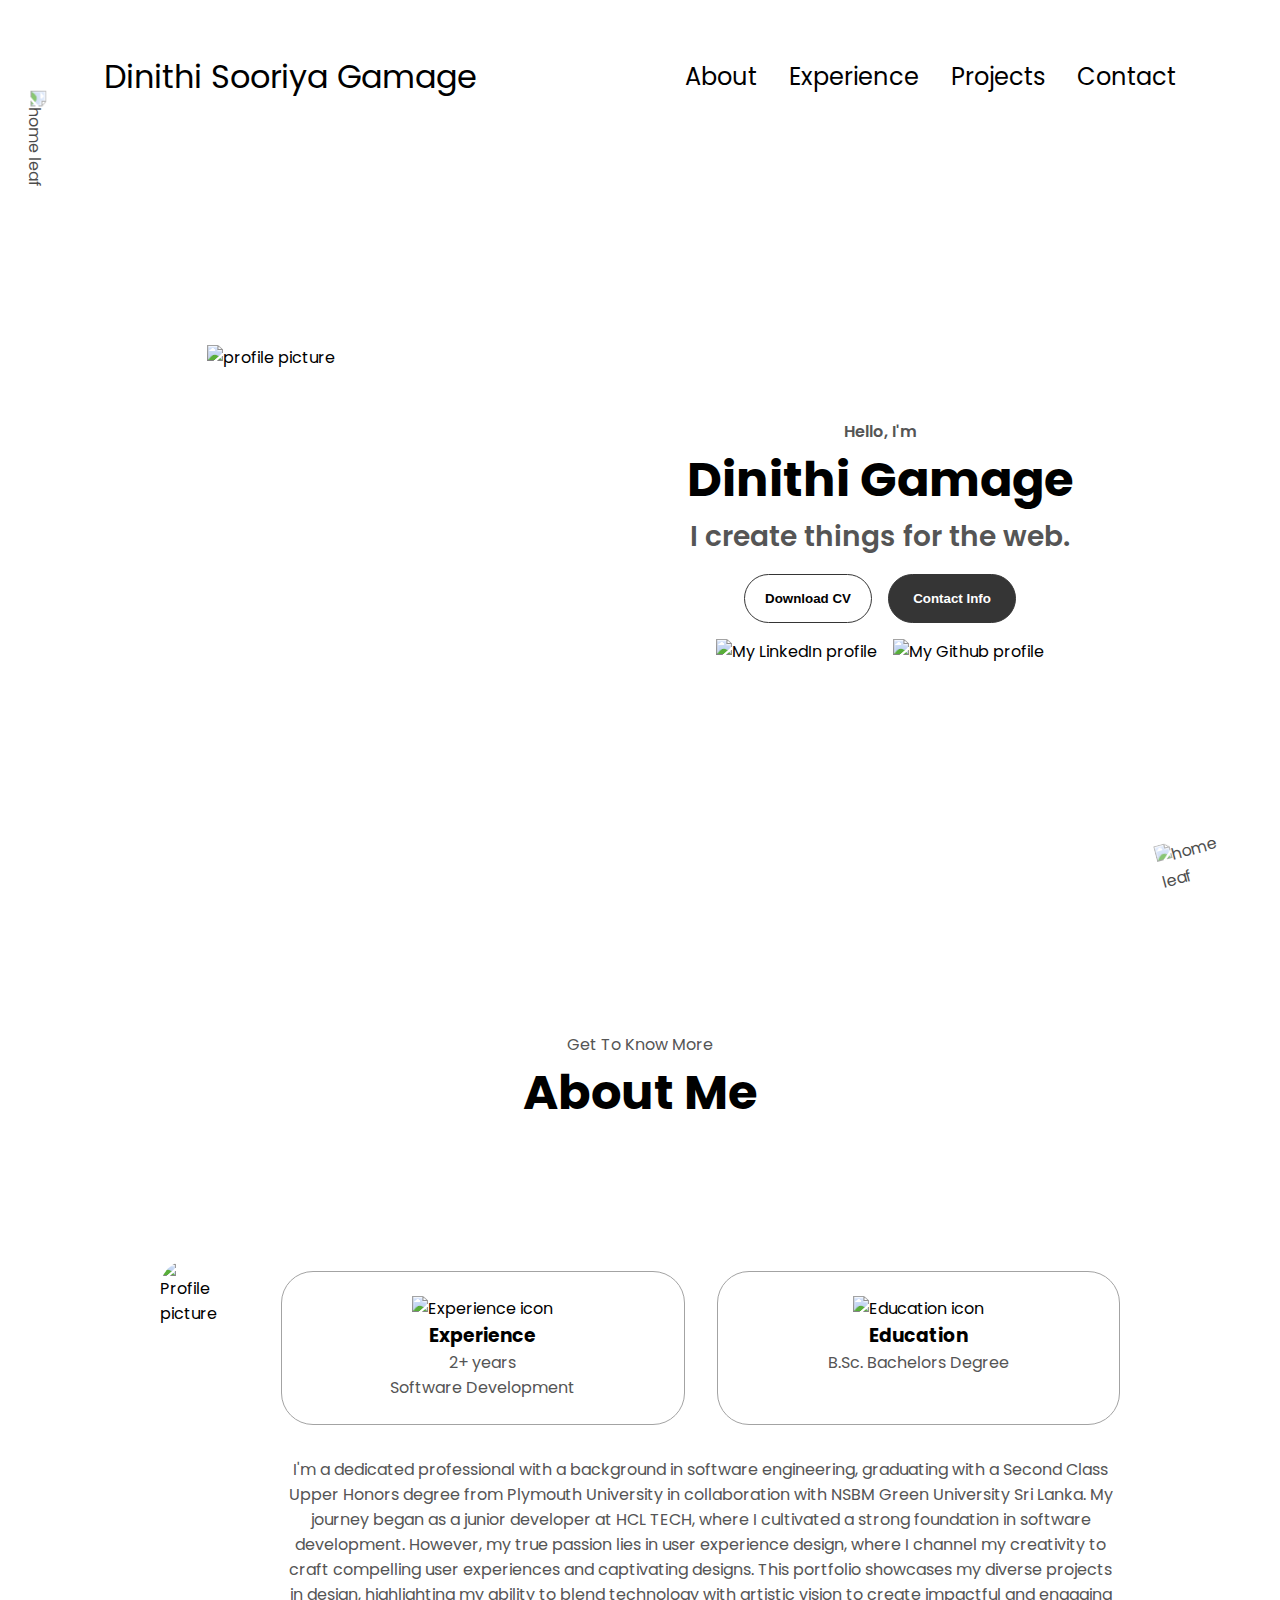
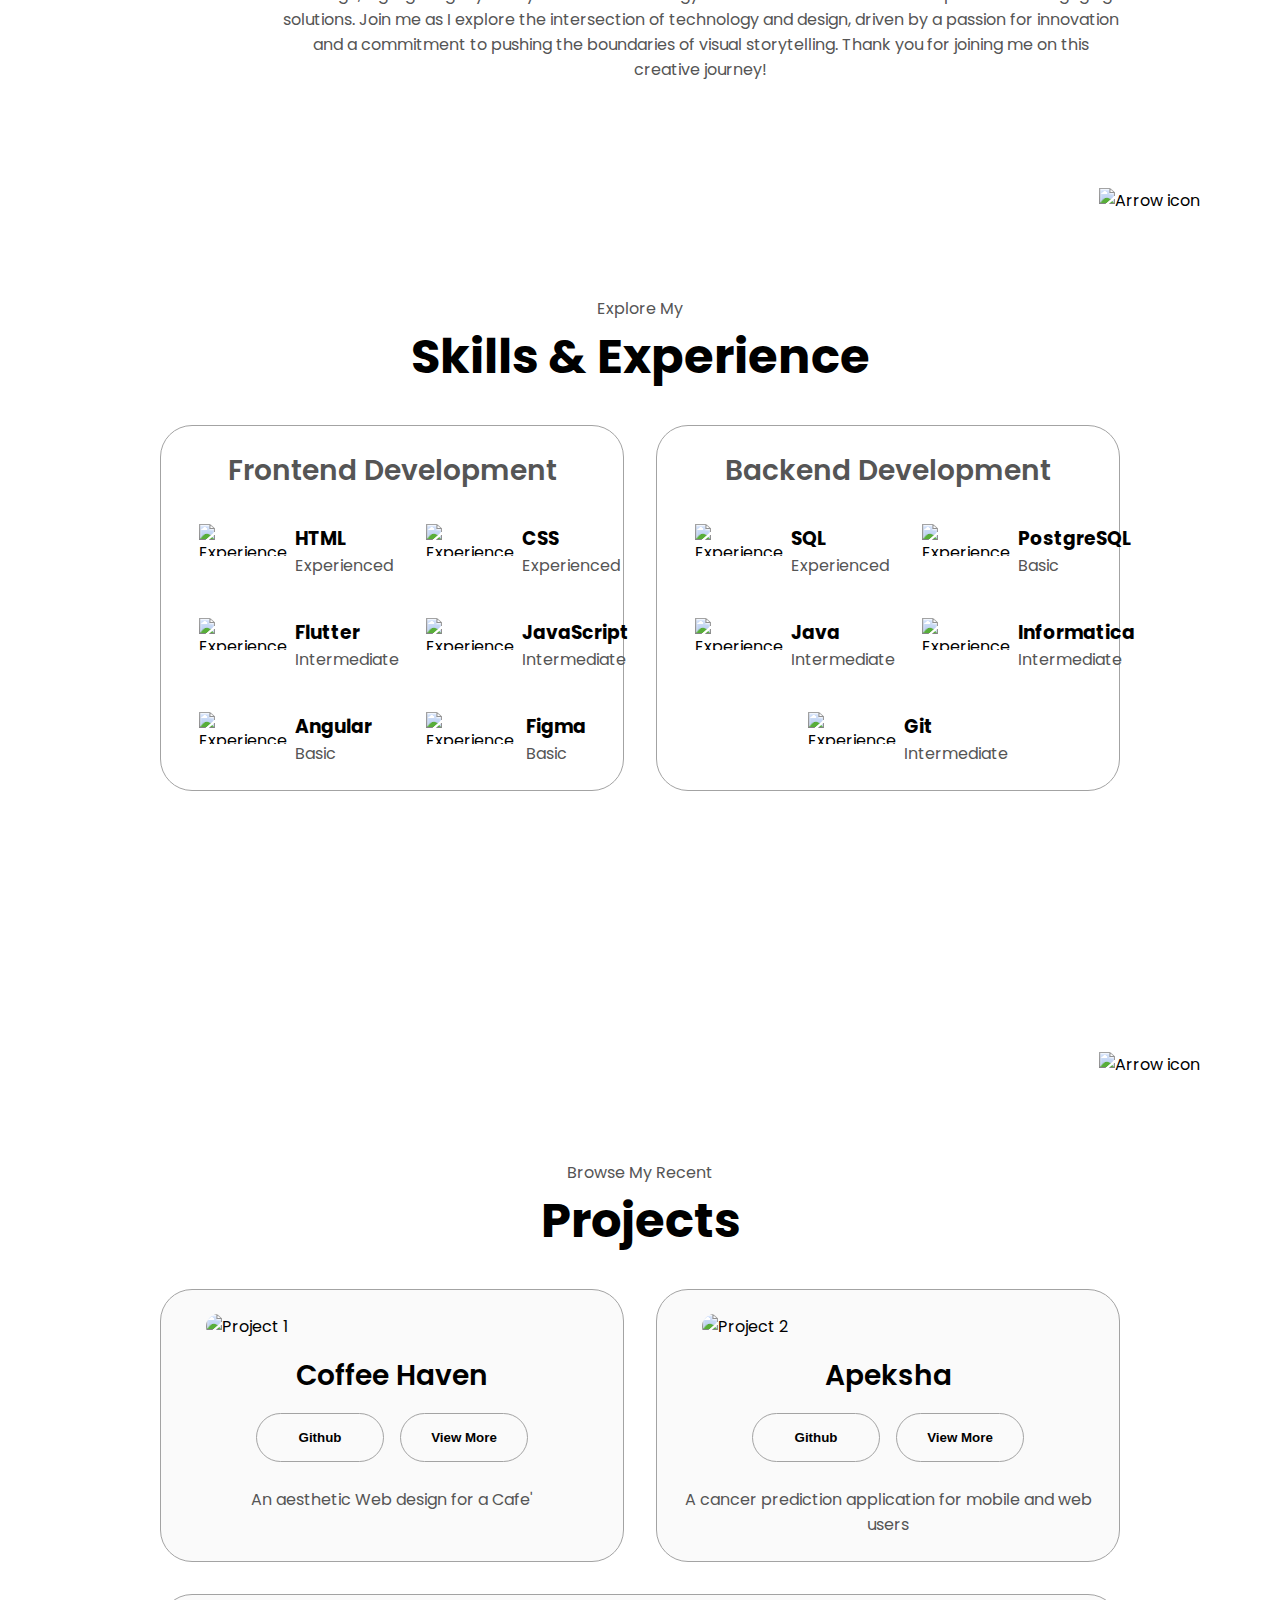
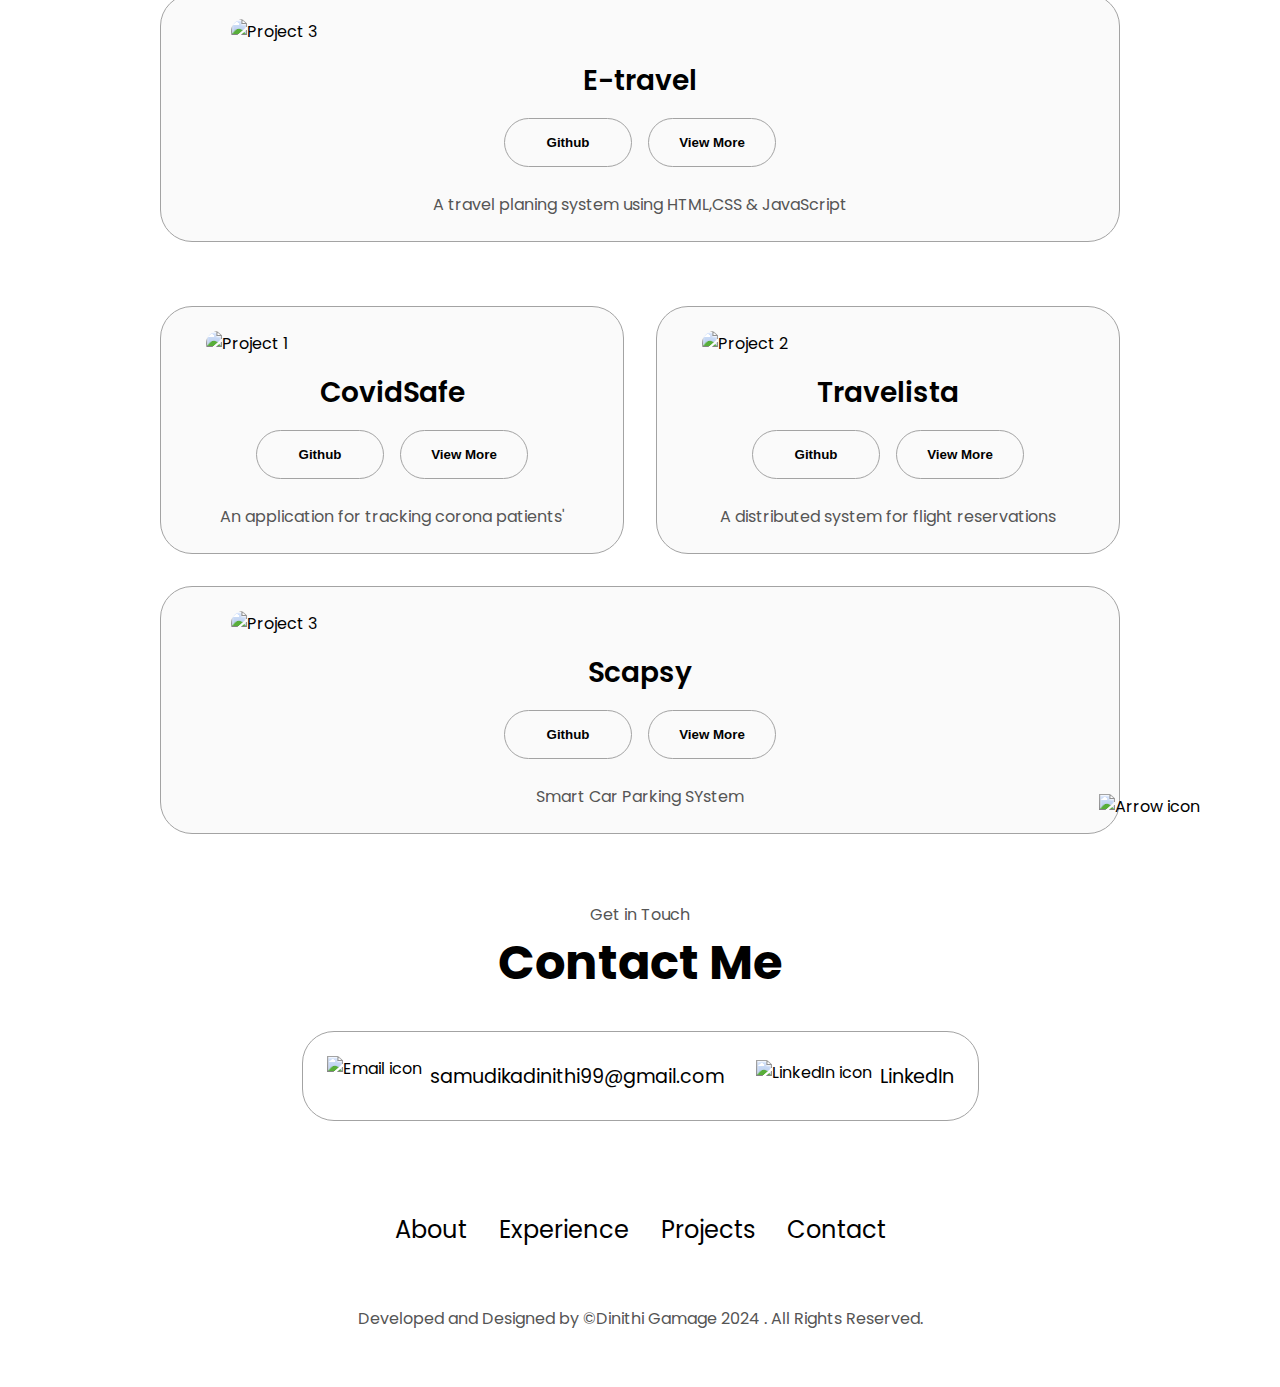
==== index.html @ 46bedded "Add files via upload" ====
<!DOCTYPE html>
<html lang="en">
  <head>
    <meta charset="UTF-8" />
    <meta http-equiv="X-UA-Compatible" content="IE=edge" />
    <meta name="viewport" content="width=device-width, initial-scale=1.0" />
    <title>My Portfolio</title>
    <link rel="stylesheet" href="style.css" />
    <link rel="stylesheet" href="mediaqueries.css" />
  </head>
  <body>
    <nav id="desktop-nav">
      <div class="logo">  Dinithi Sooriya Gamage</div>
      <div>
        <ul class="nav-links">
          <li><a href="#about">About</a></li>
          <li><a href="#experience">Experience</a></li>
          <li><a href="#projects">Projects</a></li>
          <li><a href="#contact">Contact</a></li>
        </ul>
      </div>
    </nav>
    <nav id="hamburger-nav">
      <div class="logo">Dinithi Sooriya Gamage</div>
      <div class="hamburger-menu">
        <div class="hamburger-icon" onclick="toggleMenu()">
          <span></span>
          <span></span>
          <span></span>
        </div>
        <div class="menu-links">
          <li><a href="#about" onclick="toggleMenu()">About</a></li>
          <li><a href="#experience" onclick="toggleMenu()">Experience</a></li>
          <li><a href="#projects" onclick="toggleMenu()">Projects</a></li>
          <li><a href="#contact" onclick="toggleMenu()">Contact</a></li>
        </div>
      </div>
    </nav>
    <section id="profile">
      <img src="assets/leaf-branch-1.png" alt="home leaf" class="home__leaf-1">
      <img src="assets/leaf-branch-1.png" alt="home leaf" class="home__leaf-2">

      <div class="section__pic-container">
        <img src="./assets/my profile.jpg" alt="profile picture" />
      </div>
      
      <div class="section__text">
        <p class="section__text__p1">Hello, I'm</p>
        <h1 class="title">Dinithi Gamage</h1>
        <p class="section__text__p2">I create things for the web.</p>
        <div class="btn-container">
          <button
            class="btn btn-color-2"
            onclick="window.open('./assets/Dinithi Gamage Profile.pdf')"
          >
            Download CV
          </button>
          <button class="btn btn-color-1" onclick="location.href='./#contact'">
            Contact Info
          </button>
        </div>
        <div id="socials-container">
          <img
            src="./assets/linkedin.png"
            alt="My LinkedIn profile"
            class="icon"
            onclick="location.href='https://www.linkedin.com/in/dinithi-gamage-4ab84b201/'"
          />
          <img
            src="./assets/github.png"
            alt="My Github profile"
            class="icon"
            onclick="location.href='https://github.com/diniSSG'"
          />
        </div>
      </div>
    </section>
    <section id="about">
      <p class="section__text__p1">Get To Know More</p>
      <h1 class="title">About Me</h1>
      <div class="section-container">
        <div class="section__pic-container">
          <img
            src="./assets/about me.jpg"
            alt="Profile picture"
            class="about-pic"
          />
        </div>
        <div class="about-details-container">
          <div class="about-containers">
            <div class="details-container">
              <img
                src="./assets/experience.png"
                alt="Experience icon"
                class="icon"
              />
              <h3>Experience</h3>
              <p>2+ years <br />Software Development</p>
            </div>
            <div class="details-container">
              <img
                src="./assets/education.png"
                alt="Education icon"
                class="icon"
              />
              <h3>Education</h3>
              <p>B.Sc. Bachelors Degree<br />
            </div>
          </div>
          <div class="text-container">
            <p align=center>
              I'm a dedicated professional with a background in software engineering, 
              graduating with a Second Class Upper Honors degree from Plymouth University in collaboration with NSBM Green University Sri Lanka.
              My journey began as a junior developer at HCL TECH, where I cultivated a strong foundation in software development. 
              However, my true passion lies in user experience design, where I channel my creativity to craft compelling user experiences 
              and captivating designs. This portfolio showcases my diverse projects in design, highlighting my ability to blend technology
              with artistic vision to create impactful and engaging solutions. Join me as I explore the intersection of technology and 
              design, driven by a passion for innovation and a commitment to pushing the boundaries of visual storytelling. 
              Thank you for joining me on this creative journey!
           </p>
          </div>
        </div>
      </div>
      <img
        src="./assets/arrow.png"
        alt="Arrow icon"
        class="icon arrow"
        onclick="location.href='#experience'"
      />
    </section>
    <section id="experience">
      <p class="section__text__p1">Explore My</p>
      <h1 class="title">Skills & Experience</h1>
      <div class="experience-details-container">
        <div class="about-containers">
          <div class="details-container">
            <h2 class="experience-sub-title">Frontend Development</h2>
            <div class="article-container">
              <article>
                <img
                  src="./assets/checkmark.png"
                  alt="Experience icon"
                  class="icon"
                />
                <div>
                  <h3>HTML</h3>
                  <p>Experienced</p>
                </div>
              </article>
              <article>
                <img
                  src="./assets/checkmark.png"
                  alt="Experience icon"
                  class="icon"
                />
                <div>
                  <h3>CSS</h3>
                  <p>Experienced</p>
                </div>
              </article>
              <article>
                <img
                  src="./assets/checkmark.png"
                  alt="Experience icon"
                  class="icon"
                />
                <div>
                  <h3>Flutter</h3>
                  <p>Intermediate</p>
                </div>
              </article>
              <article>
                <img
                  src="./assets/checkmark.png"
                  alt="Experience icon"
                  class="icon"
                />
                <div>
                  <h3>JavaScript</h3>
                  <p>Intermediate</p>
                </div>
              </article>
              <article>
                <img
                  src="./assets/checkmark.png"
                  alt="Experience icon"
                  class="icon"
                />
                <div>
                  <h3>Angular</h3>
                  <p>Basic</p>
                </div>
              </article>
              <article>
                <img
                  src="./assets/checkmark.png"
                  alt="Experience icon"
                  class="icon"
                />
                <div>
                  <h3>Figma</h3>
                  <p>Basic</p>
                </div>
              </article>
            </div>
          </div>
          <div class="details-container">
            <h2 class="experience-sub-title">Backend Development</h2>
            <div class="article-container">
              <article>
                <img
                  src="./assets/checkmark.png"
                  alt="Experience icon"
                  class="icon"
                />
                <div>
                  <h3>SQL</h3>
                  <p>Experienced</p>
                </div>
              </article>
              <article>
                <img
                  src="./assets/checkmark.png"
                  alt="Experience icon"
                  class="icon"
                />
                <div>
                  <h3>PostgreSQL</h3>
                  <p>Basic</p>
                </div>
              </article>
              <article>
                <img
                  src="./assets/checkmark.png"
                  alt="Experience icon"
                  class="icon"
                />
                <div>
                  <h3>Java</h3>
                  <p>Intermediate</p>
                </div>
              </article>
              <article>
                <img
                  src="./assets/checkmark.png"
                  alt="Experience icon"
                  class="icon"
                />
                <div>
                  <h3>Informatica</h3>
                  <p>Intermediate</p>
                </div>
              </article>
              <article>
                <img
                  src="./assets/checkmark.png"
                  alt="Experience icon"
                  class="icon"
                />
                <div>
                  <h3>Git</h3>
                  <p>Intermediate</p>
                </div>
              </article>
            </div>
          </div>
        </div>
      </div>
      <img
        src="assets/arrow.png"
        alt="Arrow icon"
        class="icon arrow"
        onclick="location.href='#projects'"
      />
    </section>
    <section id="projects">
      <p class="section__text__p1">Browse My Recent</p>
      <h1 class="title">Projects</h1>
      <div class="experience-details-container">
        <div class="about-containers">
          <div class="details-container color-container">
            <div class="article-container">
              <img
                src="./assets/coffee.png"
                alt="Project 1"
                class="project-img"
              />
            </div>
            <h2 class="experience-sub-title project-title">Coffee Haven</h2>
            <div class="btn-container">
              <button
                class="btn btn-color-2 project-btn"
                onclick="location.href='https://github.com/diniSSG/Coffee-Haven.git'"
              >
                Github
              </button>
              <button
                class="btn btn-color-2 project-btn"
                onclick="location.href='project.html'"
              >
              View More
              </button>
            </div>
            <br>
            <p>An aesthetic Web design for a Cafe'</p>
          </div>
          <div class="details-container color-container">
            <div class="article-container">
              <img
                src="./assets/Apeksha.png"
                alt="Project 2"
                class="project-img"
              />
            </div>
            <h2 class="experience-sub-title project-title">Apeksha</h2>
            <div class="btn-container">
              <button
                class="btn btn-color-2 project-btn"
                onclick="location.href='https://github.com/diniSSG/APEKSHA--Cancer-Prediction-website-using-machine-learning.git'"
              >
                Github
              </button>
              <button
                class="btn btn-color-2 project-btn"
                onclick="location.href='Apeksha.html'"
              >
              View More
              </button>
            </div>
            <br>
            <p>A cancer prediction application for mobile and web users</p>
          </div>
          <div class="details-container color-container">
            <div class="article-container">
              <img
                src="./assets/4.png"
                alt="Project 3"
                class="project-img"
              />
            </div>
            <h2 class="experience-sub-title project-title">E-travel</h2>
            <div class="btn-container">
              <button
                class="btn btn-color-2 project-btn"
                onclick="location.href='https://github.com/diniSSG/etraveldini.git'"
              >
                Github
              </button>
              <button
                class="btn btn-color-2 project-btn"
                onclick="location.href='eTravel.html'"
              >
              View More
              </button>
            </div>
            <br>
            <p>A travel planing system using HTML,CSS & JavaScript</p>
          </div>
        </div>
      </div>
      <div class="experience-details-container">
        <div class="about-containers">
          <div class="details-container color-container">
            <div class="article-container">
              <img
                src="./assets/corona.png"
                alt="Project 1"
                class="project-img"
              />
            </div>
            <h2 class="experience-sub-title project-title">CovidSafe</h2>
            <div class="btn-container">
              <button
                class="btn btn-color-2 project-btn"
                onclick="location.href='https://github.com/diniSSG/CovidSafe.git'"
              >
                Github
              </button>
              <button
                class="btn btn-color-2 project-btn"
        
                onclick="location.href='CovidSafe.html'"
              >
              View More
              </button>
            </div>
            <br>
            <p>An application for tracking corona patients'</p>
          </div>
          <div class="details-container color-container">
            <div class="article-container">
              <img
                src="./assets/eflight.png"
                alt="Project 2"
                class="project-img"
              />
            </div>
            <h2 class="experience-sub-title project-title">Travelista</h2>
            <div class="btn-container">
              <button
                class="btn btn-color-2 project-btn"
                onclick="location.href='https://github.com/diniSSG/Travelists.git'"
              >
                Github
              </button>
              <button
                class="btn btn-color-2 project-btn"
                onclick="location.href='Travelista.html'"
              >
                View More
              </button>
            </div>
            <br>
            <p>A distributed system for flight reservations</p>
          </div>
          <div class="details-container color-container">
            <div class="article-container">
              <img
                src="./assets/4.png"
                alt="Project 3"
                class="project-img"
              />
            </div>
            <h2 class="experience-sub-title project-title">Scapsy</h2>
            <div class="btn-container">
              <button
                class="btn btn-color-2 project-btn"
                onclick="location.href='https://github.com/diniSSG/car-park-Booking-site.git'"
              >
                Github
              </button>
              <button
                class="btn btn-color-2 project-btn"
                onclick="location.href='Scapsy.html'"
              >
              View More
              </button>
            </div>
            <br>
            <p> Smart Car Parking SYstem</p>
          </div>
        </div>
      </div>
      
      <img
        src="./assets/arrow.png"
        alt="Arrow icon"
        class="icon arrow"
        onclick="location.href='#contact'"
      />
    </section>
    <section id="contact">
      <p class="section__text__p1">Get in Touch</p>
      <h1 class="title">Contact Me</h1>
      <div class="contact-info-upper-container">
        <div class="contact-info-container">
          <img
            src="./assets/email.png"
            alt="Email icon"
            class="icon contact-icon email-icon"
          />
          <p><a href="mailto:samudikadinithi99@gmail.com">samudikadinithi99@gmail.com</a></p>
        </div>
        <div class="contact-info-container">
          <img
            src="./assets/linkedin.png"
            alt="LinkedIn icon"
            class="icon contact-icon"
          />
          <p><a href="https://www.linkedin.com/in/dinithi-gamage-4ab84b201/">LinkedIn</a></p>
        </div>
      </div>
    </section>
    <footer>
      <nav>
        <div class="nav-links-container">
          <ul class="nav-links">
            <li><a href="#about">About</a></li>
            <li><a href="#experience">Experience</a></li>
            <li><a href="#projects">Projects</a></li>
            <li><a href="#contact">Contact</a></li>
          </ul>
        </div>
      </nav>
      <p>Developed and Designed by &#169;Dinithi Gamage  2024 . All Rights Reserved.</p>
    </footer>
    <script src="script.js"></script>
  </body>
</html>
---- style.css ----
/* GENERAL */

@import url("https://fonts.googleapis.com/css2?family=Poppins:wght@300;400;500;600&display=swap");

* {
  margin: 0;
  padding: 0;
}

body {
  font-family: "Poppins", sans-serif;
  background-image: url('assets/bg.png');
  background-repeat: no-repeat;
 
  justify-content: center;
}




html {
  scroll-behavior: smooth;
}

p {
  color: rgb(85, 85, 85);
}

/* TRANSITION */

a,
.btn {
  transition: all 300ms ease;
}

/* DESKTOP NAV */

nav,
.nav-links {
  display: flex;
}

nav {
  justify-content: space-around;
  align-items: center;
  height: 17vh;
}

.nav-links {
  gap: 2rem;
  list-style: none;
  font-size: 1.5rem;
}

a {
  color: black;
  text-decoration: none;
  text-decoration-color: white;
}

a:hover {
  color: grey;
  text-decoration: underline;
  text-underline-offset: 1rem;
  text-decoration-color: rgb(181, 181, 181);
}

.logo {
  font-size: 2rem;
}

.logo:hover {
  cursor: default;
}

/* HAMBURGER MENU */

#hamburger-nav {
  display: none;
}

.hamburger-menu {
  position: relative;
  display: inline-block;
}

.hamburger-icon {
  display: flex;
  flex-direction: column;
  justify-content: space-between;
  height: 24px;
  width: 30px;
  cursor: pointer;
}

.hamburger-icon span {
  width: 100%;
  height: 2px;
  background-color: black;
  transition: all 0.3 ease-in-out;
}

.menu-links {
  position: absolute;
  top: 100%;
  right: 0;
  background-color: white;
  width: fit-content;
  max-height: 0;
  overflow: hidden;
  transition: all 0.3 ease-in-out;
}

.menu-links a {
  display: block;
  padding: 10px;
  text-align: center;
  font-size: 1.5rem;
  color: black;
  text-decoration: none;
  transition: all 0.3 ease-in-out;
}

.menu-links li {
  list-style: none;
}

.menu-links.open {
  max-height: 300px;
}

.hamburger-icon.open span:first-child {
  transform: rotate(45deg) translate(10px, 5px);
}

.hamburger-icon.open span:nth-child(2) {
  opacity: 0;
}

.hamburger-icon.open span:last-child {
  transform: rotate(-45deg) translate(10px, -5px);
}

.hamburger-icon span:first-child {
  transform: none;
}

.hamburger-icon span:first-child {
  opacity: 1;
}

.hamburger-icon span:first-child {
  transform: none;
}

/* SECTIONS */

section {
  padding-top: 4vh;
  height: 96vh;
  margin: 0 10rem;
  box-sizing: border-box;
  min-height: fit-content;
}

.section-container {
  display: flex;
}

/* PROFILE SECTION */

#profile {
  display: flex;
  justify-content: center;
  gap: 5rem;
  height: 80vh;
}

.home__leaf-1,
.home__leaf-2{
  position: absolute;
  opacity: .7;
  
}

.home__leaf-1{
  width: 100px;
  top: 8rem;
  left: -1rem;
  transform: rotate(90deg);
}

.home__leaf-2{
  width: 90px;
  right: 2rem;
  bottom: 1rem;
  transform: rotate(-15deg);
}


.section__pic-container {
  display: flex;
  height: 400px;
  width: 400px;
  margin: auto 0;
}

.section__text {
  align-self: center;
  text-align: center;
}

.section__text p {
  font-weight: 600;
}

.section__text__p1 {
  text-align: center;
}

.section__text__p2 {
  font-size: 1.75rem;
  margin-bottom: 1rem;
}

.title {
  font-size: 3rem;
  text-align: center;
}

#socials-container {
  display: flex;
  justify-content: center;
  margin-top: 1rem;
  gap: 1rem;
}

/* ICONS */

.icon {
  cursor: pointer;
  height: 2rem;
}

/* BUTTONS */

.btn-container {
  display: flex;
  justify-content: center;
  gap: 1rem;
}

.btn {
  font-weight: 600;
  transition: all 300ms ease;
  padding: 1rem;
  width: 8rem;
  border-radius: 2rem;
}

.btn-color-1,
.btn-color-2 {
  border: rgb(53, 53, 53) 0.1rem solid;
}

.btn-color-1:hover,
.btn-color-2:hover {
  cursor: pointer;
}

.btn-color-1,
.btn-color-2:hover {
  background: rgb(53, 53, 53);
  color: white;
}

.btn-color-1:hover {
  background: rgb(0, 0, 0);
}

.btn-color-2 {
  background: none;
}

.btn-color-2:hover {
  border: rgb(255, 255, 255) 0.1rem solid;
}

.btn-container {
  gap: 1rem;
}

/* ABOUT SECTION */

#about {
  position: relative;
}

.about-containers {
  gap: 2rem;
  margin-bottom: 2rem;
  margin-top: 2rem;
}

.about-details-container {
  justify-content: center;
  flex-direction: column;
}

.about-containers,
.about-details-container {
  display: flex;
}

.about-pic {
  border-radius: 2rem;
}

.arrow {
  position: absolute;
  right: -5rem;
  bottom: 2.5rem;
}

.details-container {
  padding: 1.5rem;
  flex: 1;
  background: white;
  border-radius: 2rem;
  border: rgb(53, 53, 53) 0.1rem solid;
  border-color: rgb(163, 163, 163);
  text-align: center;
}

.section-container {
  gap: 4rem;
  height: 80%;
}

.section__pic-container {
  height: 400px;
  width: 400px;
  margin: auto 0;
}

/* EXPERIENCE SECTION */

#experience {
  position: relative;
  
}

.experience-sub-title {
  color: rgb(85, 85, 85);
  font-weight: 600;
  font-size: 1.75rem;
  margin-bottom: 2rem;
}

.experience-details-container {
  display: flex;
  justify-content: center;
  flex-direction: column;
}

.article-container {
  display: flex;
  text-align: initial;
  flex-wrap: wrap;
  flex-direction: row;
  gap: 2.5rem;
  justify-content: space-around;
}

article {
  display: flex;
  width: 10rem;
  justify-content: space-around;
  gap: 0.5rem;
}

article .icon {
  cursor: default;
}

/* PROJECTS SECTION */

#projects {
  position: relative;
  height: 140vh;
}

.color-container {
  border-color: rgb(163, 163, 163);
  background: rgb(250, 250, 250);
}

.project-img {
  border-radius: 2rem;
  width: 90%;
  height: 100%;
}

.project-title {
  margin: 1rem;
  color: black;
}

.project-btn {
  color: black;
  border-color: rgb(163, 163, 163);
}

/* CONTACT */

#contact {
  display: flex;
  justify-content: center;
  flex-direction: column;
  height: 70vh;
}

.contact-info-upper-container {
  display: flex;
  justify-content: center;
  border-radius: 2rem;
  border: rgb(53, 53, 53) 0.1rem solid;
  border-color: rgb(163, 163, 163);
  background: (250, 250, 250);
  margin: 2rem auto;
  padding: 0.5rem;
}

.contact-info-container {
  display: flex;
  align-items: center;
  justify-content: center;
  gap: 0.5rem;
  margin: 1rem;
}

.contact-info-container p {
  font-size: larger;
}

.contact-icon {
  cursor: default;
}

.email-icon {
  height: 2.5rem;
}

/* FOOTER SECTION */

footer {
  height: 26vh;
  margin: 0 1rem;
}

footer p {
  text-align: center;
}

* {box-sizing:border-box}

/* Slideshow container */
.slideshow-container {
  max-width: 1000px;
  position: relative;
  margin: auto;
}

/* Hide the images by default */
.mySlides {
  display: none;
}

/* Next & previous buttons */
.prev, .next {
  cursor: pointer;
  position: absolute;
  top: 50%;
  width: auto;
  margin-top: -22px;
  padding: 16px;
  color: white;
  font-weight: bold;
  font-size: 18px;
  transition: 0.6s ease;
  border-radius: 0 3px 3px 0;
  user-select: none;
}

/* Position the "next button" to the right */
.next {
  right: 0;
  border-radius: 3px 0 0 3px;
}

/* On hover, add a black background color with a little bit see-through */
.prev:hover, .next:hover {
  background-color: rgba(0,0,0,0.8);
}

/* Caption text */
.text {
  color: #f2f2f2;
  font-size: 15px;
  padding: 8px 12px;
  position: absolute;
  bottom: 8px;
  width: 100%;
  text-align: center;
}

/* Number text (1/3 etc) */
.numbertext {
  color: #f2f2f2;
  font-size: 12px;
  padding: 8px 12px;
  position: absolute;
  top: 0;
}

/* The dots/bullets/indicators */
.dot {
  cursor: pointer;
  height: 15px;
  width: 15px;
  margin: 0 2px;
  background-color: #bbb;
  border-radius: 50%;
  display: inline-block;
  transition: background-color 0.6s ease;
}

.active, .dot:hover {
  background-color: #717171;
}

/* Fading animation */
.fade {
  animation-name: fade;
  animation-duration: 1.5s;
}

@keyframes fade {
  from {opacity: .4}
  to {opacity: 1}
}
---- mediaqueries.css ----
@media screen and (max-width: 1400px) {
  #profile {
    height: 83vh;
    margin-bottom: 6rem;
  }
  .about-containers {
    flex-wrap: wrap;
  }
  #contact,
  #projects {
    height: fit-content;
  }
}

@media screen and (max-width: 1200px) {
  #desktop-nav {
    display: none;
  }
  #hamburger-nav {
    display: flex;
  }
  #experience,
  .experience-details-container {
    margin-top: 2rem;
  }
  #profile,
  .section-container {
    display: block;
  }
  .arrow {
    display: none;
  }
  section,
  .section-container {
    height: fit-content;
  }
  section {
    margin: 0 5%;
  }
  .section__pic-container {
    width: 275px;
    height: 275px;
    margin: 0 auto 2rem;
  }
  .about-containers {
    margin-top: 0;
  }
}

@media screen and (max-width: 600px) {
  #contact,
  footer {
    height: 40vh;
  }
  #profile {
    height: 83vh;
    margin-bottom: 0;
  }
  article {
    font-size: 1rem;
  }
  footer nav {
    height: fit-content;
    margin-bottom: 2rem;
  }
  .about-containers,
  .contact-info-upper-container,
  .btn-container {
    flex-wrap: wrap;
  }
  .contact-info-container {
    margin: 0;
  }
  .contact-info-container p,
  .nav-links li a {
    font-size: 1rem;
  }
  .experience-sub-title {
    font-size: 1.25rem;
  }
  .logo {
    font-size: 1.5rem;
  }
  .nav-links {
    flex-direction: column;
    gap: 0.5rem;
    text-align: center;
  }
  .section__pic-container {
    width: auto;
    height: 46vw;
    justify-content: center;
  }
  .section__text__p2 {
    font-size: 1.25rem;
  }
  .title {
    font-size: 2rem;
  }
  .text-container {
    text-align: justify;
  }
}
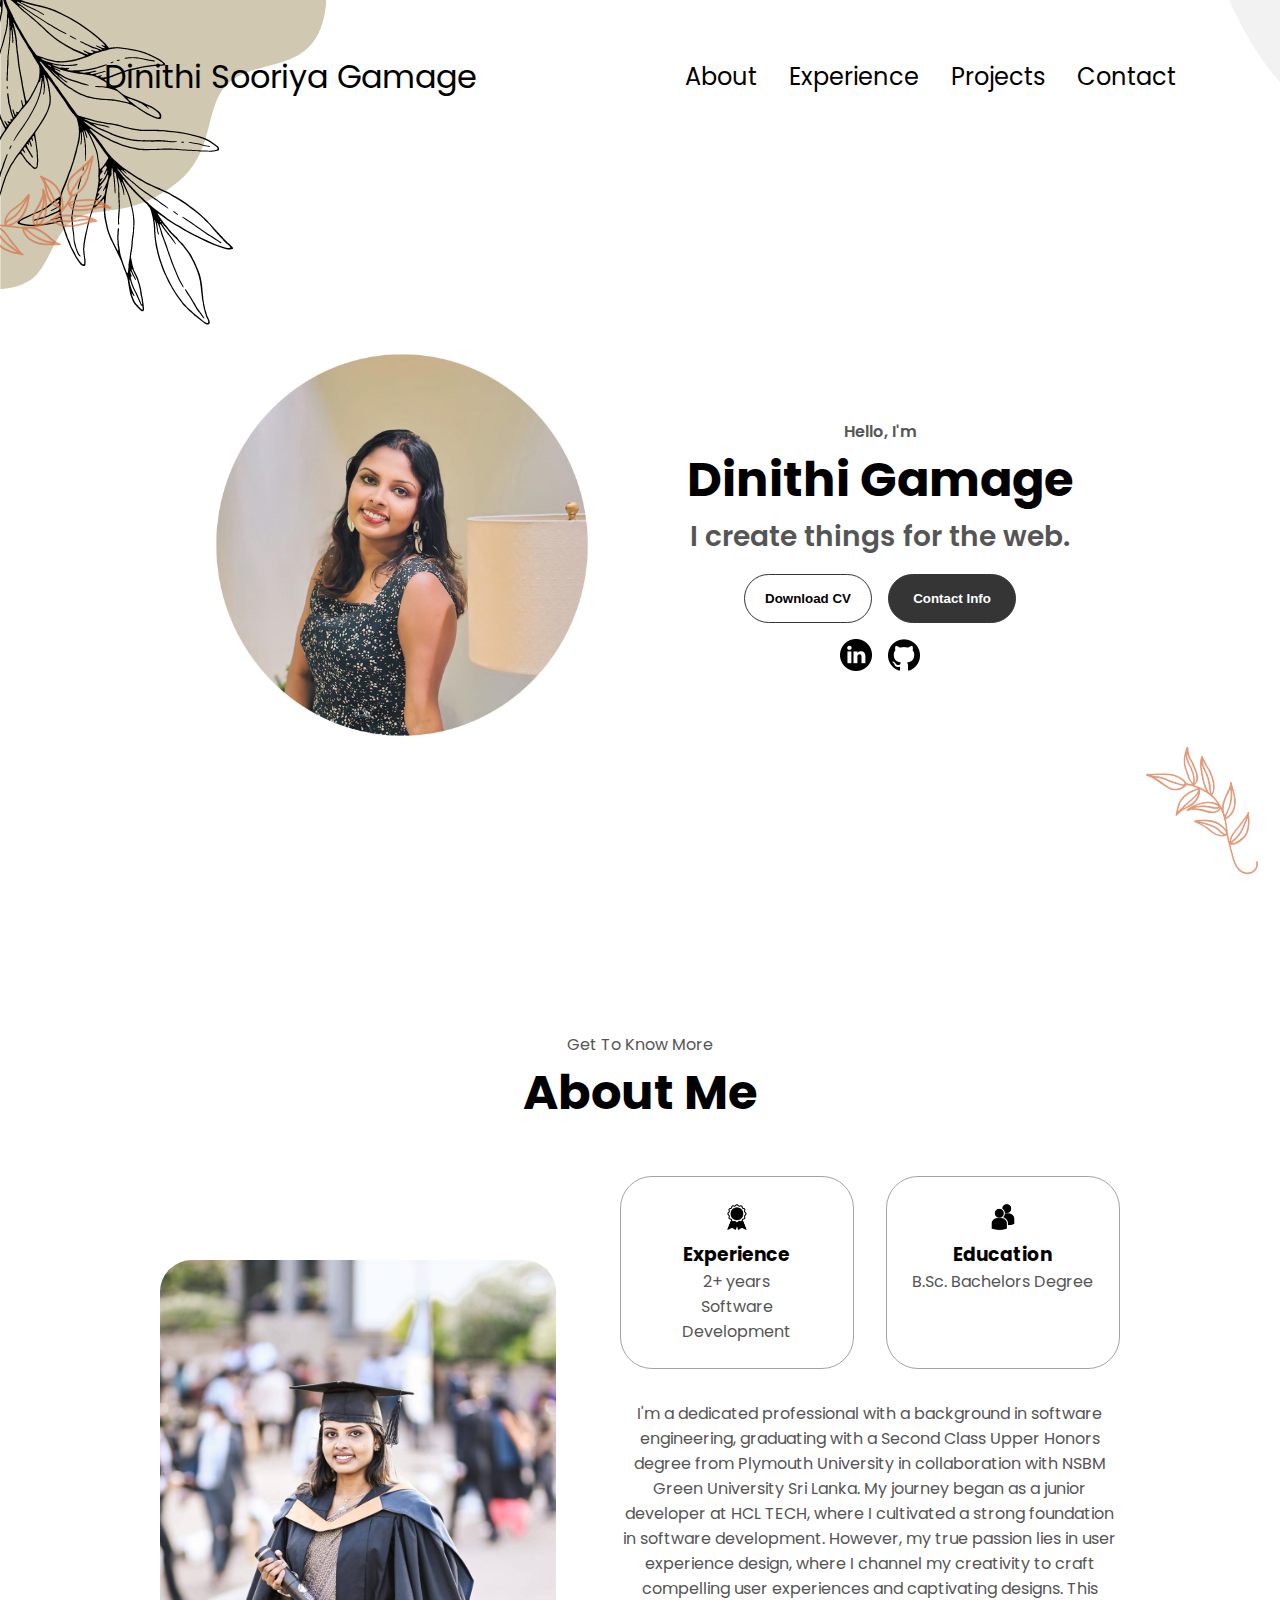
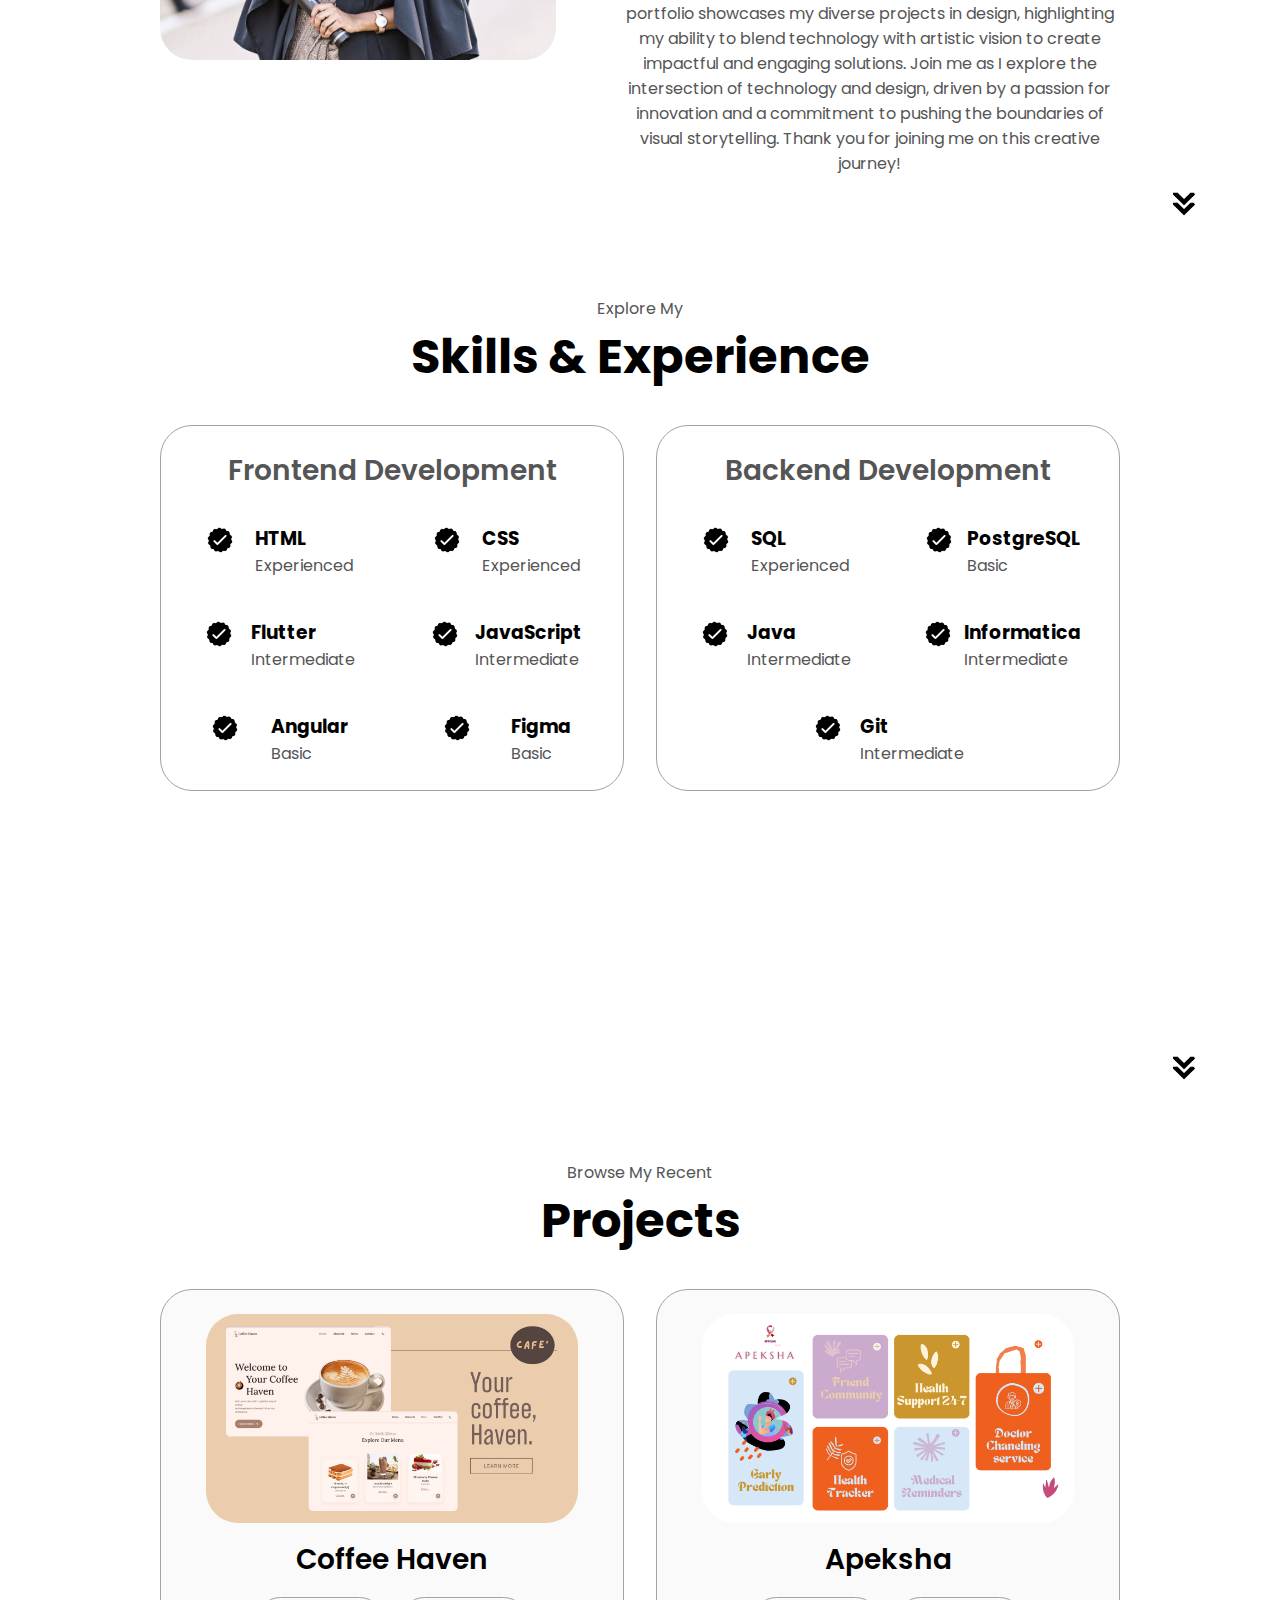
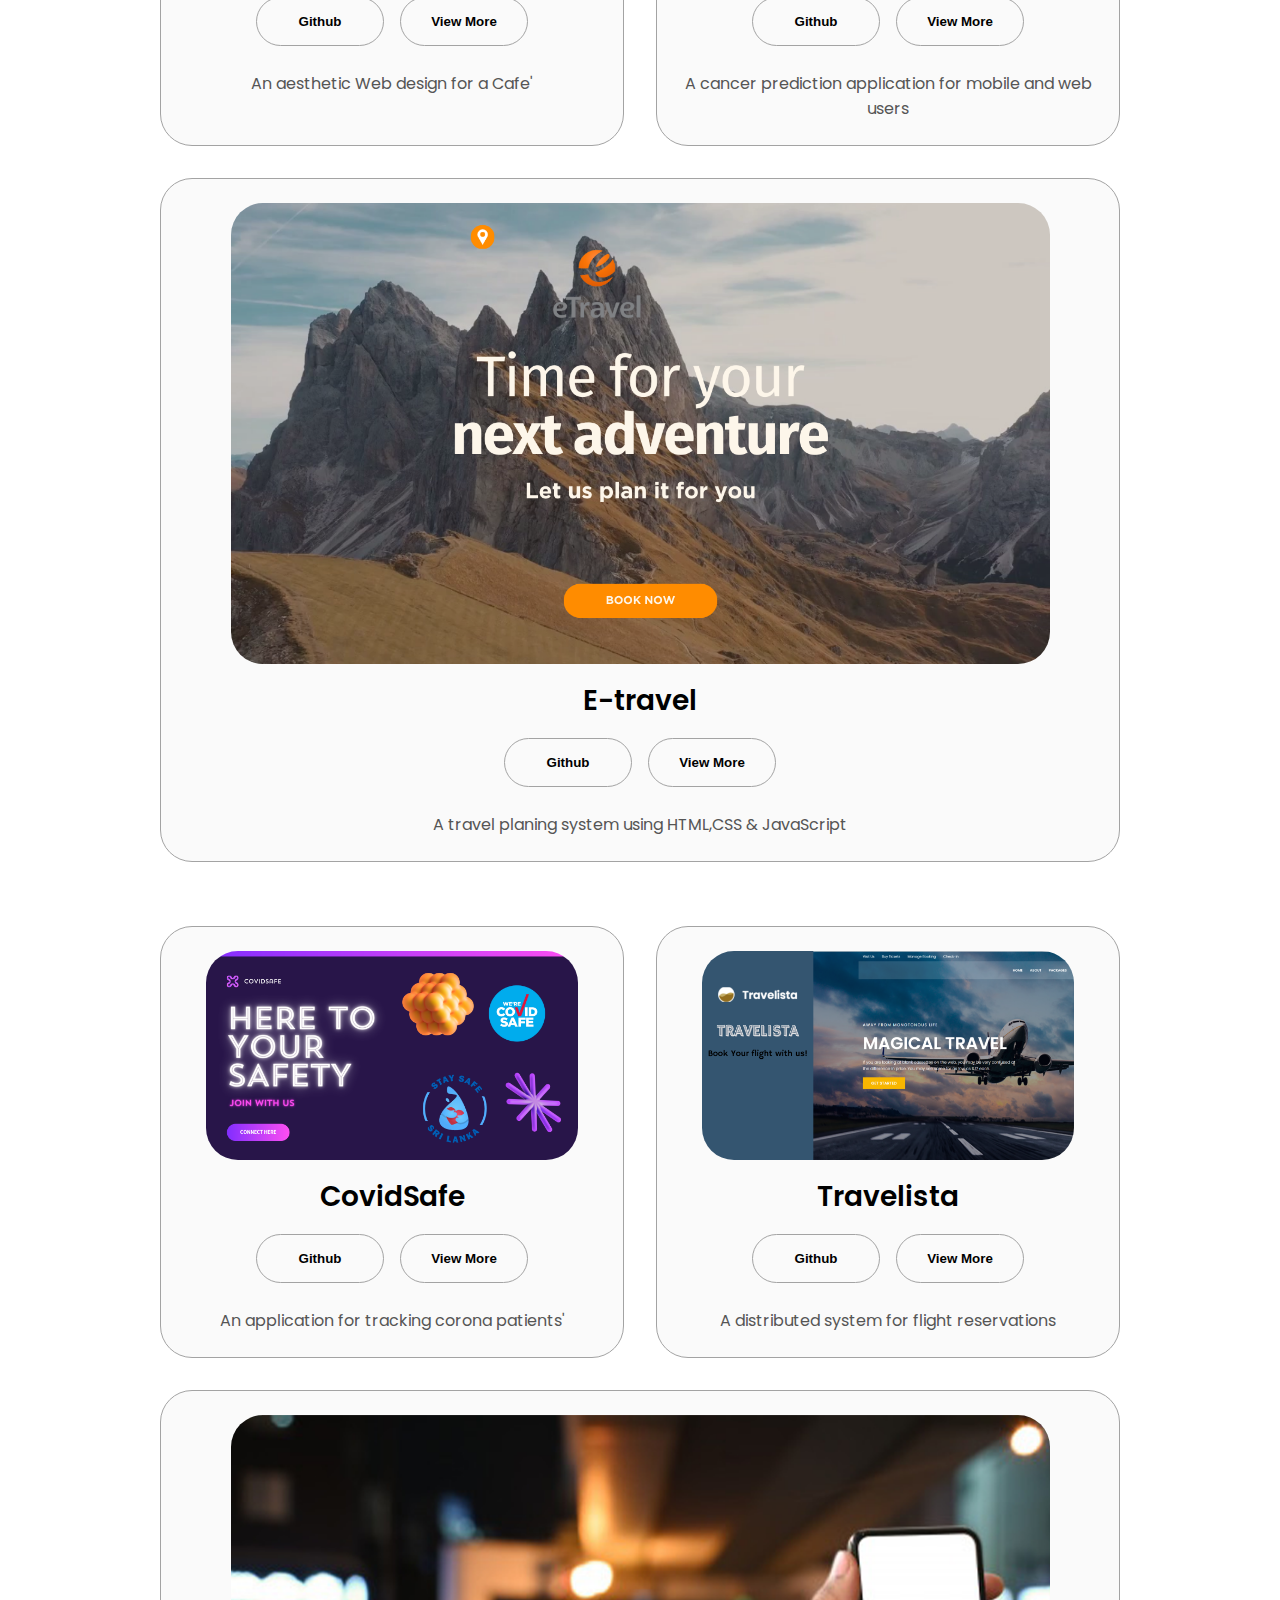
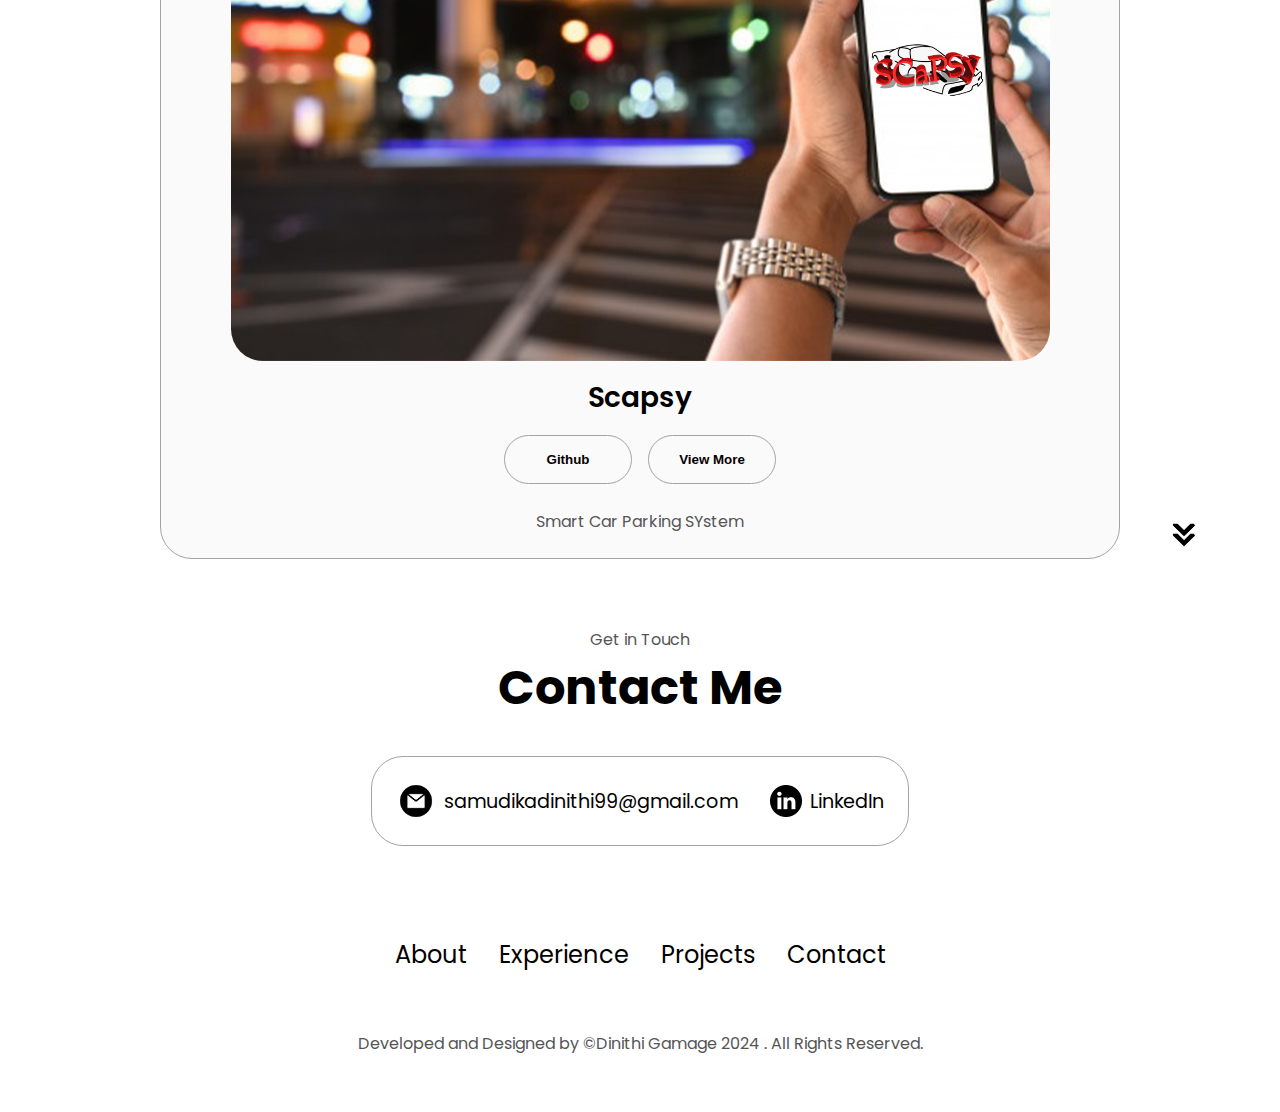
==== commit 61f5068e: "Update index.html" ====
--- a/index.html
+++ b/index.html
@@ -416,7 +416,7 @@
           <div class="details-container color-container">
             <div class="article-container">
               <img
-                src="./assets/4.png"
+                src="./assets/scapsy.png"
                 alt="Project 3"
                 class="project-img"
               />
